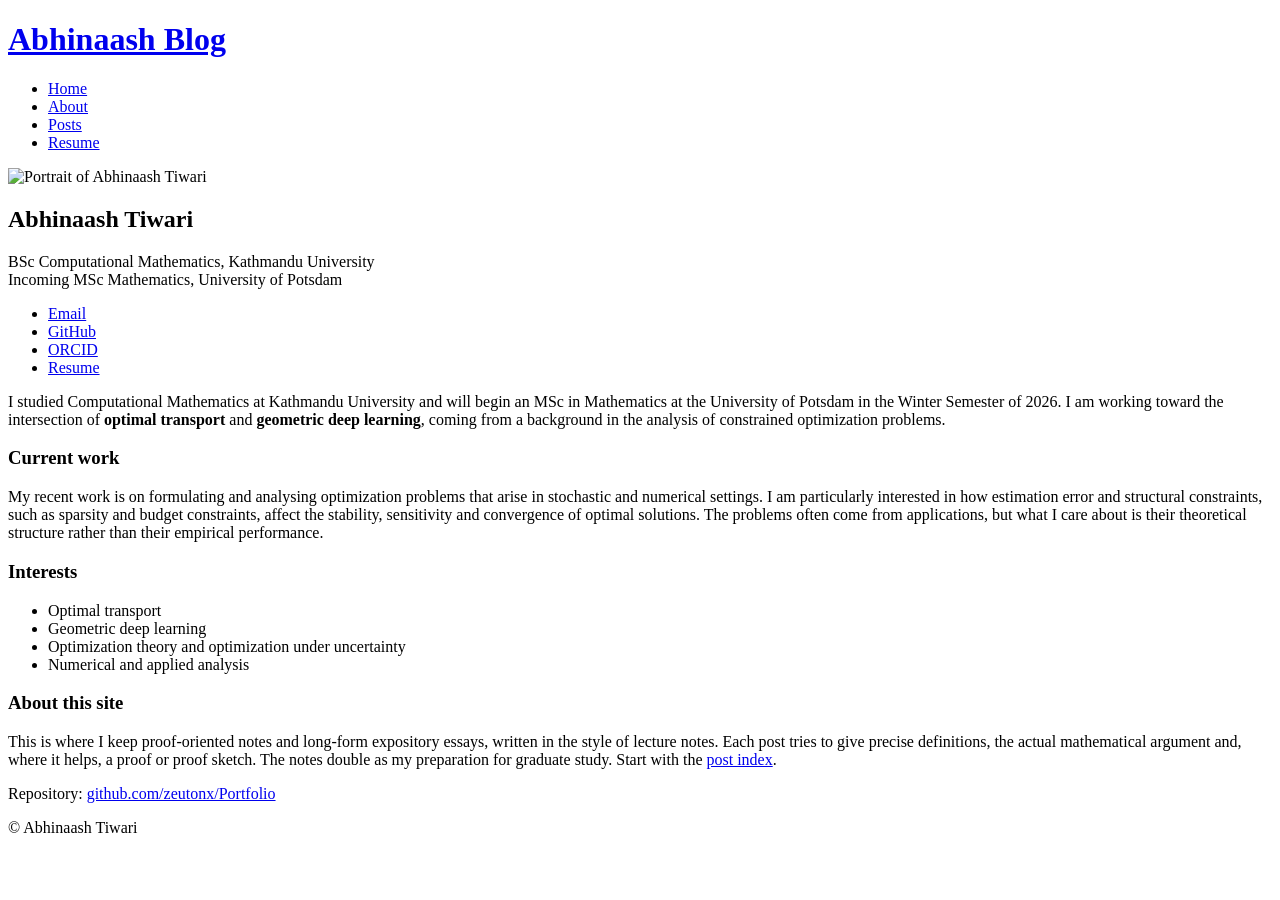
==== about.html @ e42468e2 "Add NEPSE-Data project and ORCID, move links to zeutonx GitHub" ====
<!doctype html>
<html lang="en">
<head>
	<meta charset="UTF-8">
	<meta name="author" content="Abhinaash Tiwari">
	<meta name="description" content="About Abhinaash Tiwari: computational mathematics graduate from Kathmandu University and incoming MSc Mathematics student at the University of Potsdam, working toward optimal transport and geometric deep learning.">
	<meta name="keywords" content="Abhinaash Tiwari, mathematics, optimization theory, optimal transport, geometric deep learning, Kathmandu University, University of Potsdam">
	<meta name="viewport" content="width=device-width, initial-scale=1">
	<title>About | Abhinaash Tiwari</title>

	<link rel="icon" type="image/x-icon" href="#">
	<link rel="stylesheet" type="text/css" href="./assets/css/style.css">
	<link rel="stylesheet" type="text/css" href="./assets/css/about.css">
</head>
<body>
	<header class="container__">
		<h1 class="__header-title"><a href="./index.html">Abhinaash Blog</a></h1>
		<nav class="__header-nav">
			<ul>
				<li><a href="./index.html">Home</a></li>
				<li><a class="current-page__" href="./about.html">About</a></li>
				<li><a href="./posts.html">Posts</a></li>
				<li><a href="./resume.html">Resume</a></li>
			</ul>
		</nav>
	</header>

	<main class="container__">
		<section class="__about-intro">
			<img class="_profile-picture" src="./assets/images/profile.png" width="500" height="500" alt="Portrait of Abhinaash Tiwari">

			<div class="_about-intro-text">
				<h2 class="_about-name">Abhinaash Tiwari</h2>
				<p class="_about-role">
					BSc Computational Mathematics, Kathmandu University<br>
					Incoming MSc Mathematics, University of Potsdam
				</p>
				<ul class="_about-links">
					<li><a href="mailto:abhinaash.tiwari@gmail.com">Email</a></li>
					<li><a href="https://github.com/zeutonx" target="_blank" rel="noopener">GitHub</a></li>
					<li><a href="https://orcid.org/0009-0005-1467-2240" target="_blank" rel="noopener">ORCID</a></li>
					<li><a href="./resume.html">Resume</a></li>
				</ul>
			</div>
		</section>

		<section class="__about-body">
			<p>
				I studied Computational Mathematics at Kathmandu University and will begin an MSc in Mathematics
				at the University of Potsdam in the Winter Semester of 2026. I am working toward the intersection
				of <strong>optimal transport</strong> and <strong>geometric deep learning</strong>, coming from a
				background in the analysis of constrained optimization problems.
			</p>

			<h3>Current work</h3>
			<p>
				My recent work is on formulating and analysing optimization problems that arise in stochastic and
				numerical settings. I am particularly interested in how estimation error and structural constraints,
				such as sparsity and budget constraints, affect the stability, sensitivity and convergence of
				optimal solutions. The problems often come from applications, but what I care about is their
				theoretical structure rather than their empirical performance.
			</p>

			<h3>Interests</h3>
			<ul class="_about-interests">
				<li>Optimal transport</li>
				<li>Geometric deep learning</li>
				<li>Optimization theory and optimization under uncertainty</li>
				<li>Numerical and applied analysis</li>
			</ul>

			<h3>About this site</h3>
			<p>
				This is where I keep proof-oriented notes and long-form expository essays, written in the style of
				lecture notes. Each post tries to give precise definitions, the actual mathematical argument and,
				where it helps, a proof or proof sketch. The notes double as my preparation for graduate study.
				Start with the <a href="./posts.html">post index</a>.
			</p>
		</section>

		<div id="notice">
			Repository: <a href="https://github.com/zeutonx/Portfolio" target="_blank" rel="noopener">github.com/zeutonx/Portfolio</a>
		</div>
	</main>

	<footer>
		<p class="__footer-copyright">&copy; Abhinaash Tiwari</p>
	</footer>
</body>
</html>
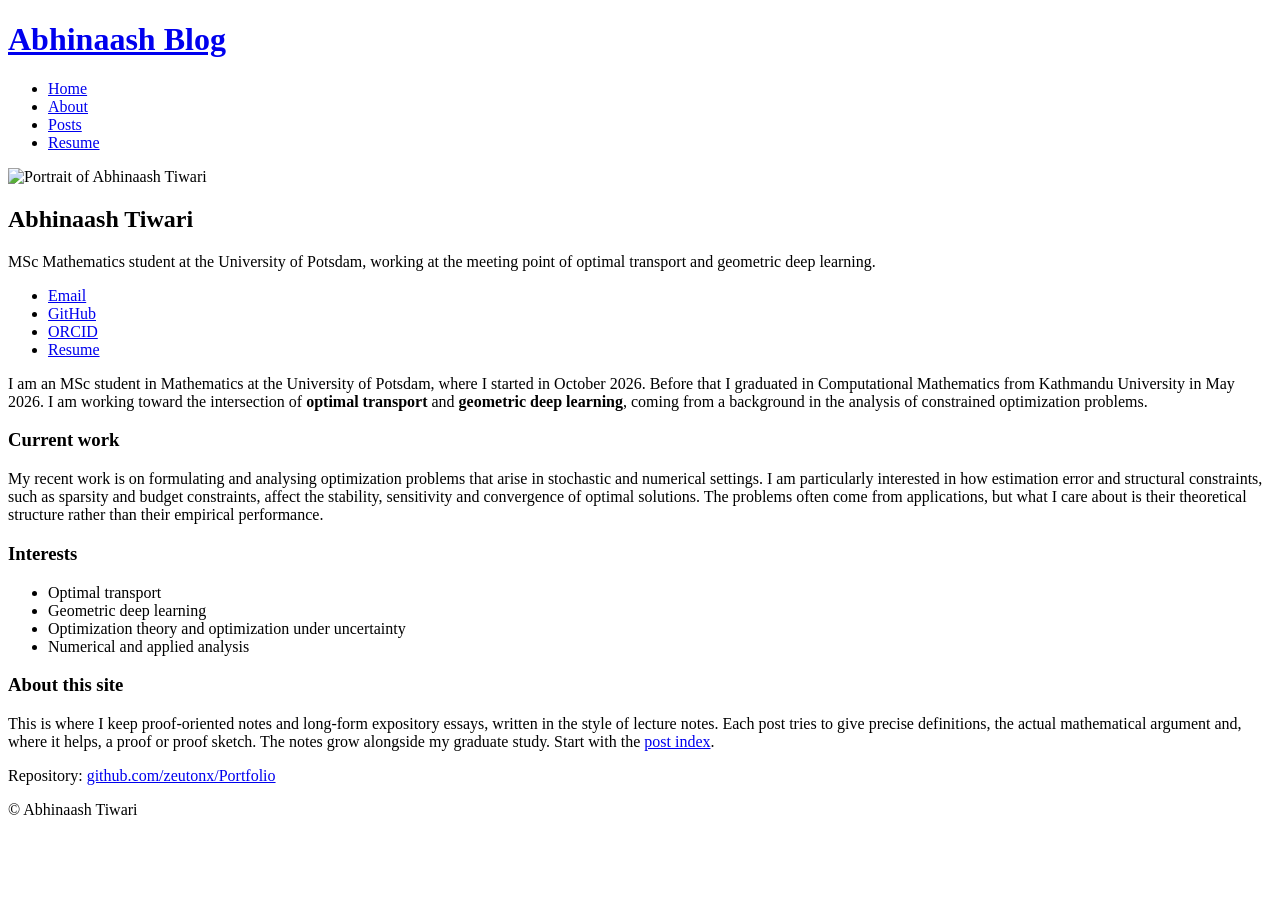
==== commit ab9f5147: "Update About and Resume for MSc at Potsdam" ====
--- a/about.html
+++ b/about.html
@@ -3,7 +3,7 @@
 <head>
 	<meta charset="UTF-8">
 	<meta name="author" content="Abhinaash Tiwari">
-	<meta name="description" content="About Abhinaash Tiwari: computational mathematics graduate from Kathmandu University and incoming MSc Mathematics student at the University of Potsdam, working toward optimal transport and geometric deep learning.">
+	<meta name="description" content="About Abhinaash Tiwari: MSc Mathematics student at the University of Potsdam and computational mathematics graduate of Kathmandu University, working toward optimal transport and geometric deep learning.">
 	<meta name="keywords" content="Abhinaash Tiwari, mathematics, optimization theory, optimal transport, geometric deep learning, Kathmandu University, University of Potsdam">
 	<meta name="viewport" content="width=device-width, initial-scale=1">
 	<title>About | Abhinaash Tiwari</title>
@@ -32,8 +32,8 @@
 			<div class="_about-intro-text">
 				<h2 class="_about-name">Abhinaash Tiwari</h2>
 				<p class="_about-role">
-					BSc Computational Mathematics, Kathmandu University<br>
-					Incoming MSc Mathematics, University of Potsdam
+					MSc Mathematics student at the University of Potsdam, working at the meeting point of
+					optimal transport and geometric deep learning.
 				</p>
 				<ul class="_about-links">
 					<li><a href="mailto:abhinaash.tiwari@gmail.com">Email</a></li>
@@ -46,9 +46,9 @@
 
 		<section class="__about-body">
 			<p>
-				I studied Computational Mathematics at Kathmandu University and will begin an MSc in Mathematics
-				at the University of Potsdam in the Winter Semester of 2026. I am working toward the intersection
-				of <strong>optimal transport</strong> and <strong>geometric deep learning</strong>, coming from a
+				I am an MSc student in Mathematics at the University of Potsdam, where I started in October 2026.
+				Before that I graduated in Computational Mathematics from Kathmandu University in May 2026.
+				I am working toward the intersection of <strong>optimal transport</strong> and <strong>geometric deep learning</strong>, coming from a
 				background in the analysis of constrained optimization problems.
 			</p>
 
@@ -73,7 +73,7 @@
 			<p>
 				This is where I keep proof-oriented notes and long-form expository essays, written in the style of
 				lecture notes. Each post tries to give precise definitions, the actual mathematical argument and,
-				where it helps, a proof or proof sketch. The notes double as my preparation for graduate study.
+				where it helps, a proof or proof sketch. The notes grow alongside my graduate study.
 				Start with the <a href="./posts.html">post index</a>.
 			</p>
 		</section>
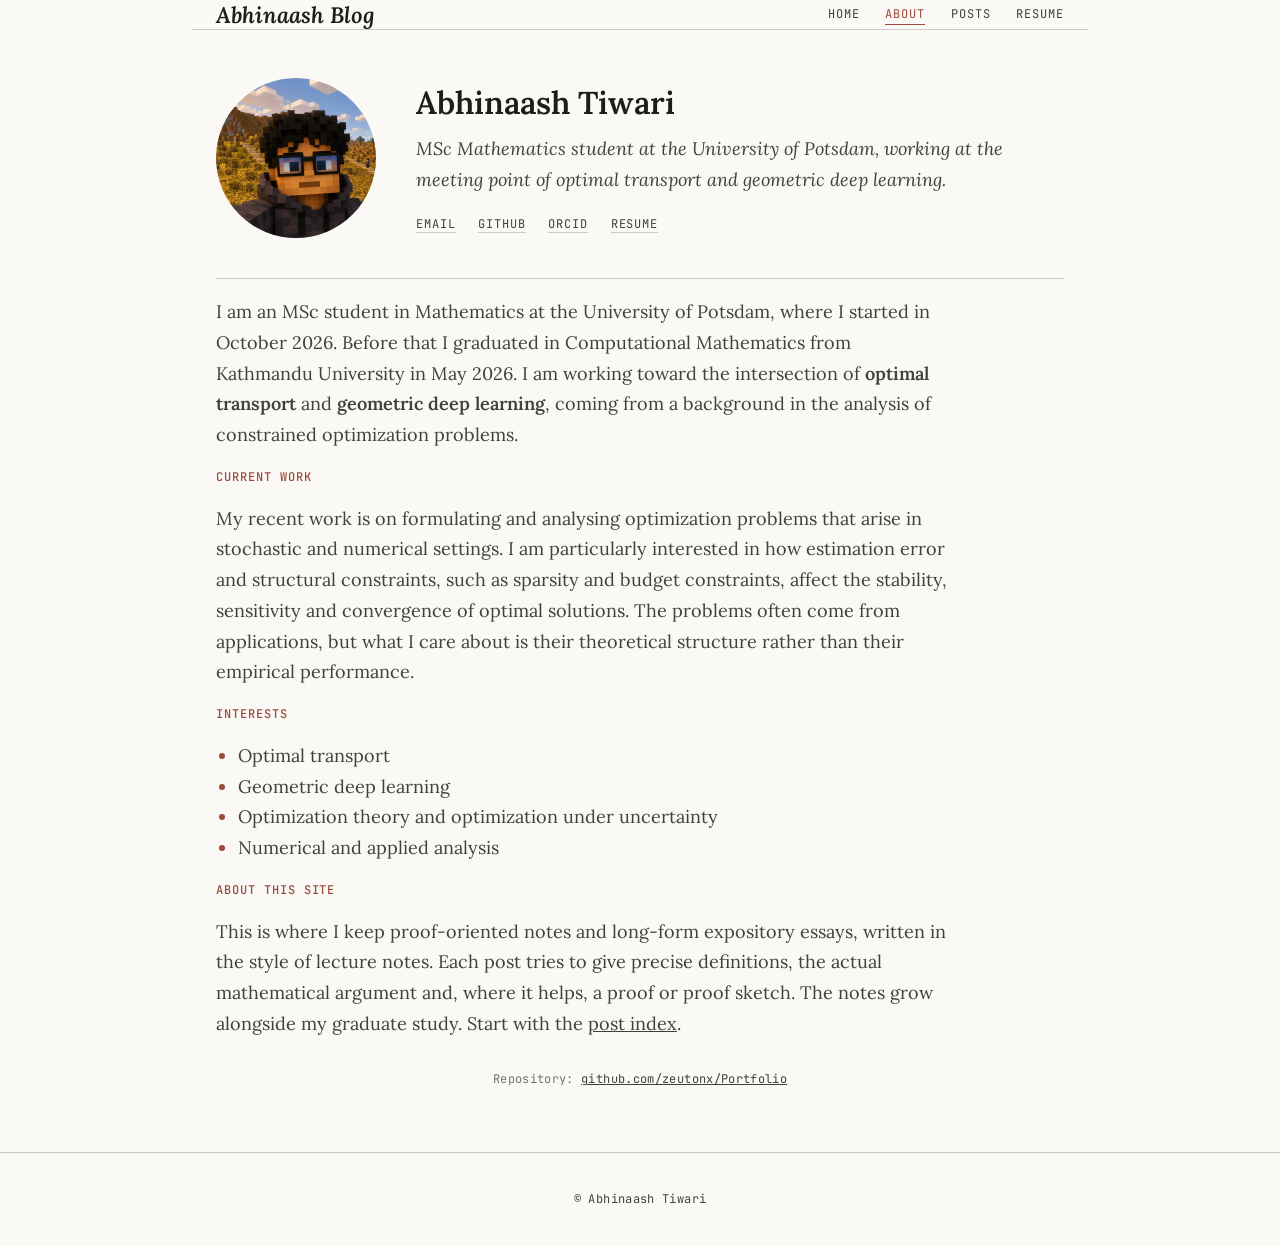
==== commit e6dbb571: "Improve SEO, unify typography and replace placeholder thumbnails Add per-page titles, descriptions, " ====
--- a/about.html
+++ b/about.html
@@ -2,19 +2,83 @@
 <html lang="en">
 <head>
 	<meta charset="UTF-8">
-	<meta name="author" content="Abhinaash Tiwari">
-	<meta name="description" content="About Abhinaash Tiwari: MSc Mathematics student at the University of Potsdam and computational mathematics graduate of Kathmandu University, working toward optimal transport and geometric deep learning.">
-	<meta name="keywords" content="Abhinaash Tiwari, mathematics, optimization theory, optimal transport, geometric deep learning, Kathmandu University, University of Potsdam">
 	<meta name="viewport" content="width=device-width, initial-scale=1">
 	<title>About | Abhinaash Tiwari</title>
+	<meta name="description" content="About Abhinaash Tiwari: MSc Mathematics student at the University of Potsdam, working toward optimal transport and geometric deep learning.">
+	<meta name="author" content="Abhinaash Tiwari">
+	<meta name="keywords" content="Abhinaash Tiwari, mathematics, optimization theory, optimal transport, geometric deep learning, Kathmandu University, University of Potsdam">
+	<meta name="robots" content="index, follow, max-image-preview:large">
+	<link rel="canonical" href="https://abhinaash.com.np/about.html">
 
-	<link rel="icon" type="image/x-icon" href="#">
+	<meta property="og:type" content="profile">
+	<meta property="og:site_name" content="Abhinaash Blog">
+	<meta property="og:locale" content="en_US">
+	<meta property="og:title" content="About | Abhinaash Tiwari">
+	<meta property="og:description" content="About Abhinaash Tiwari: MSc Mathematics student at the University of Potsdam, working toward optimal transport and geometric deep learning.">
+	<meta property="og:url" content="https://abhinaash.com.np/about.html">
+	<meta property="og:image" content="https://abhinaash.com.np/assets/images/profile-640.jpg">
+	<meta property="og:image:width" content="640">
+	<meta property="og:image:height" content="640">
+	<meta property="og:image:alt" content="Portrait of Abhinaash Tiwari">
+	<meta name="twitter:card" content="summary">
+	<meta name="twitter:title" content="About | Abhinaash Tiwari">
+	<meta name="twitter:description" content="About Abhinaash Tiwari: MSc Mathematics student at the University of Potsdam, working toward optimal transport and geometric deep learning.">
+	<meta name="twitter:image" content="https://abhinaash.com.np/assets/images/profile-640.jpg">
+
+	<meta name="theme-color" content="#faf9f6">
+	<link rel="icon" type="image/svg+xml" href="./assets/images/favicon.svg">
+
+	<link rel="preconnect" href="https://fonts.googleapis.com">
+	<link rel="preconnect" href="https://fonts.gstatic.com" crossorigin>
+	<link rel="stylesheet" href="https://fonts.googleapis.com/css2?family=JetBrains+Mono:wght@400..600&family=Lora:ital,wght@0,400..600;1,400..600&display=swap">
 	<link rel="stylesheet" type="text/css" href="./assets/css/style.css">
 	<link rel="stylesheet" type="text/css" href="./assets/css/about.css">
+	<script type="application/ld+json">
+	{
+		"@context": "https://schema.org",
+		"@graph": [
+			{
+				"@type": "ProfilePage",
+				"@id": "https://abhinaash.com.np/about.html",
+				"url": "https://abhinaash.com.np/about.html",
+				"name": "About | Abhinaash Tiwari",
+				"mainEntity": {
+					"@id": "https://abhinaash.com.np/#person"
+				}
+			},
+			{
+				"@type": "Person",
+				"@id": "https://abhinaash.com.np/#person",
+				"name": "Abhinaash Tiwari",
+				"url": "https://abhinaash.com.np/about.html",
+				"image": "https://abhinaash.com.np/assets/images/profile-640.jpg",
+				"jobTitle": "MSc Mathematics student",
+				"affiliation": {
+					"@type": "CollegeOrUniversity",
+					"name": "University of Potsdam"
+				},
+				"alumniOf": {
+					"@type": "CollegeOrUniversity",
+					"name": "Kathmandu University"
+				},
+				"knowsAbout": [
+					"Optimization theory",
+					"Optimal transport",
+					"Geometric deep learning",
+					"Applied analysis"
+				],
+				"sameAs": [
+					"https://github.com/zeutonx",
+					"https://orcid.org/0009-0005-1467-2240"
+				]
+			}
+		]
+	}
+	</script>
 </head>
 <body>
 	<header class="container__">
-		<h1 class="__header-title"><a href="./index.html">Abhinaash Blog</a></h1>
+		<p class="__header-title"><a href="./index.html">Abhinaash Blog</a></p>
 		<nav class="__header-nav">
 			<ul>
 				<li><a href="./index.html">Home</a></li>
@@ -27,10 +91,10 @@
 
 	<main class="container__">
 		<section class="__about-intro">
-			<img class="_profile-picture" src="./assets/images/profile.png" width="500" height="500" alt="Portrait of Abhinaash Tiwari">
+			<img class="_profile-picture" src="./assets/images/profile-640.jpg" width="640" height="640" alt="Portrait of Abhinaash Tiwari">
 
 			<div class="_about-intro-text">
-				<h2 class="_about-name">Abhinaash Tiwari</h2>
+				<h1 class="_about-name">Abhinaash Tiwari</h1>
 				<p class="_about-role">
 					MSc Mathematics student at the University of Potsdam, working at the meeting point of
 					optimal transport and geometric deep learning.
@@ -52,7 +116,7 @@
 				background in the analysis of constrained optimization problems.
 			</p>
 
-			<h3>Current work</h3>
+			<h2>Current work</h2>
 			<p>
 				My recent work is on formulating and analysing optimization problems that arise in stochastic and
 				numerical settings. I am particularly interested in how estimation error and structural constraints,
@@ -61,7 +125,7 @@
 				theoretical structure rather than their empirical performance.
 			</p>
 
-			<h3>Interests</h3>
+			<h2>Interests</h2>
 			<ul class="_about-interests">
 				<li>Optimal transport</li>
 				<li>Geometric deep learning</li>
@@ -69,7 +133,7 @@
 				<li>Numerical and applied analysis</li>
 			</ul>
 
-			<h3>About this site</h3>
+			<h2>About this site</h2>
 			<p>
 				This is where I keep proof-oriented notes and long-form expository essays, written in the style of
 				lecture notes. Each post tries to give precise definitions, the actual mathematical argument and,
--- a/assets/css/style.css
+++ b/assets/css/style.css
@@ -0,0 +1,247 @@
+/* Fonts (Lora, JetBrains Mono) are loaded from a <link> in each page's <head>. */
+
+:root {
+	/* Scales gently with viewport so the wide column keeps a readable line length */
+	--font-size-primary: clamp(1rem, 0.85rem + 0.35vw, 1.2rem);
+	--font-size-secondary: 0.75rem; /* 12px: every monospace label, date and caption tag */
+	--font-size-small: 0.93em;      /* notes and figure captions */
+	--font-size-code: 0.85em;
+
+	/* Heading scale, relative to the body size */
+	--font-size-h1: 1.75em;
+	--font-size-h2: 1.35em;
+	--font-size-h3: 1.12em;
+
+	/* Weights: only these are loaded */
+	--weight-regular: 400;
+	--weight-medium: 500;
+	--weight-bold: 600;
+
+	/* Letter-spacing for monospace text */
+	--tracking-label: 0.08em; /* uppercase labels */
+	--tracking-mono: 0.03em;  /* mixed-case monospace */
+
+	--paper: #faf9f6;
+	--ink: #1e1d1b;
+
+	--foreground: rgba(30, 29, 27, 0.84);
+	--muted: rgba(30, 29, 27, 0.6);
+
+	--rule-color: rgba(30, 29, 27, 0.22);
+	--border-color: var(--rule-color);
+	--border-shorthand: 0.063rem solid var(--border-color);
+
+	--accent: #9c4a3c;
+
+	--font-serif: 'Lora', Georgia, 'Times New Roman', serif;
+	--font-mono: 'JetBrains Mono', 'SFMono-Regular', Menlo, Consolas, monospace;
+
+	--content-width: 70vw;
+
+	/* Button */
+	--button-hover-foreground: var(--paper);
+	--button-hover-backround: var(--ink);
+	--font-size-button: 0.75rem; /* 12px */
+
+	--seven: 0.438rem; /* 7px */
+	--twelve: 0.75rem; /* 12px */
+}
+
+*, *::before, *::after {
+	color: var(--foreground);
+	box-sizing: border-box;
+}
+
+html {
+	background: var(--paper);
+	-webkit-text-size-adjust: 100%;
+	text-size-adjust: 100%;
+}
+
+body {
+	min-height: 100vh;
+	margin: 0;
+	font-family: var(--font-serif);
+	font-size: var(--font-size-primary);
+	font-weight: var(--weight-regular);
+	line-height: 1.7;
+	background: var(--paper);
+	-webkit-font-smoothing: antialiased;
+	-moz-osx-font-smoothing: grayscale;
+}
+
+h1, h2, h3, h4, h5, h6 {
+	font-family: var(--font-serif);
+	font-weight: var(--weight-bold);
+	line-height: 1.3;
+	color: var(--ink);
+}
+
+h1 { font-size: var(--font-size-h1); }
+h2 { font-size: var(--font-size-h2); }
+h3 { font-size: var(--font-size-h3); }
+h4, h5, h6 { font-size: 1em; }
+
+main h1, main h2, main h3, main h4 {
+	margin-block-start: 1.6em;
+	margin-block-end: 0.6em;
+}
+
+strong, b {
+	font-weight: var(--weight-bold);
+}
+
+/* Form controls and SVG text do not inherit the page fonts by default */
+button, input, select, textarea {
+	font: inherit;
+}
+
+code, kbd, samp, pre {
+	font-family: var(--font-mono);
+	font-size: var(--font-size-code);
+}
+
+pre code {
+	font-size: inherit;
+}
+
+/* Dates read the same everywhere: post cards, post headers, resume entries */
+time {
+	font-family: var(--font-mono);
+	font-size: var(--font-size-secondary);
+	font-style: normal;
+	letter-spacing: var(--tracking-mono);
+	color: var(--muted);
+	white-space: nowrap;
+}
+
+li::marker {
+	color: var(--accent);
+}
+
+img {
+	display: block;
+	height: auto;
+	max-width: 100%;
+	border-radius: 0.25rem;
+}
+
+.container__ {
+	width: var(--content-width);
+	margin-inline: auto;
+	padding: 0 calc(var(--twelve) * 2);
+}
+
+/* Header */
+
+header {
+	display: flex;
+	justify-content: space-between;
+	align-items: center;
+	border-block-end: var(--border-shorthand);
+	margin-block-end: 3rem;
+	padding-block: 1.5rem;
+}
+
+/* An <h1> on the listing pages, a <p> everywhere else, so it sets its own type. */
+.__header-title {
+	margin: 0;
+	font-family: var(--font-serif);
+	font-size: 1.4rem;
+	line-height: 1.3;
+}
+
+.__header-title a {
+	font-style: italic;
+	font-weight: var(--weight-bold);
+	color: var(--ink);
+}
+
+header a {
+	padding-block-end: 0.125rem;
+	text-decoration: none;
+}
+
+.__header-nav ul {
+	display: flex;
+	gap: 1.6rem;
+	margin: 0;
+	padding: 0;
+	list-style-type: none;
+	font-family: var(--font-mono);
+	font-size: var(--font-size-secondary);
+	text-transform: uppercase;
+	letter-spacing: var(--tracking-label);
+}
+
+.current-page__ {
+	border-block-end: 0.0625rem solid var(--accent);
+	color: var(--accent);
+}
+
+/* Footer */
+
+footer {
+	background: transparent;
+	border-block-start: var(--border-shorthand);
+	padding: 1.5rem calc(var(--twelve) * 2);
+	margin-block-start: 4rem;
+	text-align: center;
+
+	font-family: var(--font-mono);
+	font-size: var(--font-size-secondary);
+	letter-spacing: var(--tracking-mono);
+
+	position: sticky;
+	inset-block-start: 100%;
+}
+
+.__footer-copyright {
+	color: inherit;
+}
+
+/* Notice / Link */
+
+#notice {
+	margin-top: 2rem;
+	padding: 0 var(--seven);
+	font-family: var(--font-mono);
+	font-size: var(--font-size-secondary);
+	letter-spacing: var(--tracking-mono);
+	color: var(--muted);
+	text-align: center;
+	line-height: 1.4;
+	word-wrap: break-word;
+}
+
+/* Media Query */
+
+@media (hover: hover) {
+	.__header-nav ul li a:hover {
+		border-block-end: 0.0625rem solid var(--accent);
+	}
+}
+
+@media (max-width: 48rem) {
+	:root {
+		--content-width: 100%;
+	}
+}
+
+@media (max-width: 30rem) {
+	header {
+		flex-direction: column;
+	}
+
+	.__header-title {
+		margin-block-end: 0.67rem;
+	}
+
+	.__header-nav {
+		margin-block-end: 1.5rem;
+	}
+
+	.__header-nav ul {
+		gap: 2.25rem;
+	}
+}
--- a/assets/css/about.css
+++ b/assets/css/about.css
@@ -0,0 +1,82 @@
+/* Intro: portrait beside name, role and links */
+
+.__about-intro {
+	display: flex;
+	align-items: center;
+	gap: 2.5rem;
+	padding-block-end: 2.5rem;
+	border-block-end: var(--border-shorthand);
+}
+
+._profile-picture {
+	flex: none;
+	width: 10rem;
+	aspect-ratio: 1 / 1;
+	object-fit: cover;
+	border-radius: 50%;
+}
+
+._about-name {
+	margin: 0 0 0.35em;
+}
+
+._about-role {
+	margin: 0 0 1em;
+	font-style: italic;
+}
+
+._about-links {
+	display: flex;
+	flex-wrap: wrap;
+	gap: 1.4rem;
+	margin: 0;
+	padding: 0;
+	list-style: none;
+	font-family: var(--font-mono);
+	font-size: var(--font-size-secondary);
+	text-transform: uppercase;
+	letter-spacing: var(--tracking-label);
+}
+
+._about-links a {
+	text-decoration: none;
+	border-block-end: var(--border-shorthand);
+}
+
+@media (hover: hover) {
+	._about-links a:hover {
+		color: var(--accent);
+		border-color: var(--accent);
+	}
+}
+
+/* Body */
+
+.__about-body {
+	max-width: 46rem;
+}
+
+.__about-body h2 {
+	font-family: var(--font-mono);
+	font-size: var(--font-size-secondary);
+	font-weight: var(--weight-medium);
+	text-transform: uppercase;
+	letter-spacing: var(--tracking-label);
+	color: var(--accent);
+}
+
+._about-interests {
+	padding-inline-start: 1.2em;
+}
+
+@media (max-width: 36rem) {
+	.__about-intro {
+		flex-direction: column;
+		text-align: center;
+		gap: 1.5rem;
+	}
+
+	._about-links {
+		justify-content: center;
+	}
+}
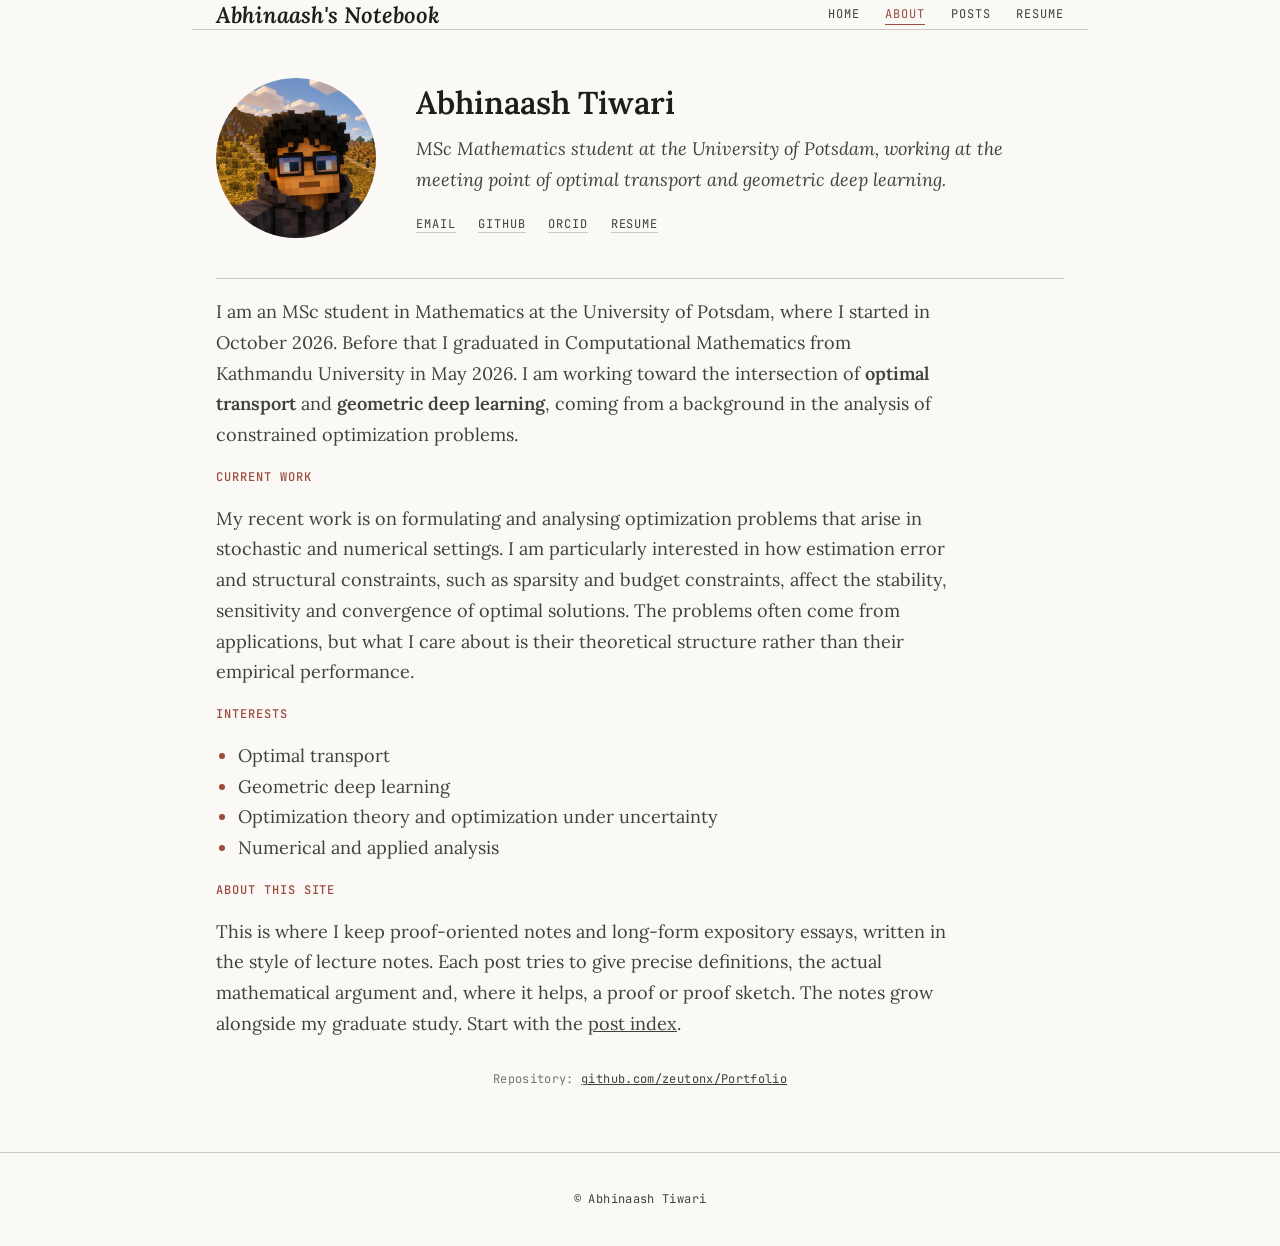
==== commit ba94e050: "Rename site to Abhinaash's Notebook" ====
--- a/about.html
+++ b/about.html
@@ -11,7 +11,7 @@
 	<link rel="canonical" href="https://abhinaash.com.np/about.html">
 
 	<meta property="og:type" content="profile">
-	<meta property="og:site_name" content="Abhinaash Blog">
+	<meta property="og:site_name" content="Abhinaash's Notebook">
 	<meta property="og:locale" content="en_US">
 	<meta property="og:title" content="About | Abhinaash Tiwari">
 	<meta property="og:description" content="About Abhinaash Tiwari: MSc Mathematics student at the University of Potsdam, working toward optimal transport and geometric deep learning.">
@@ -78,7 +78,7 @@
 </head>
 <body>
 	<header class="container__">
-		<p class="__header-title"><a href="./index.html">Abhinaash Blog</a></p>
+		<p class="__header-title"><a href="./index.html">Abhinaash's Notebook</a></p>
 		<nav class="__header-nav">
 			<ul>
 				<li><a href="./index.html">Home</a></li>
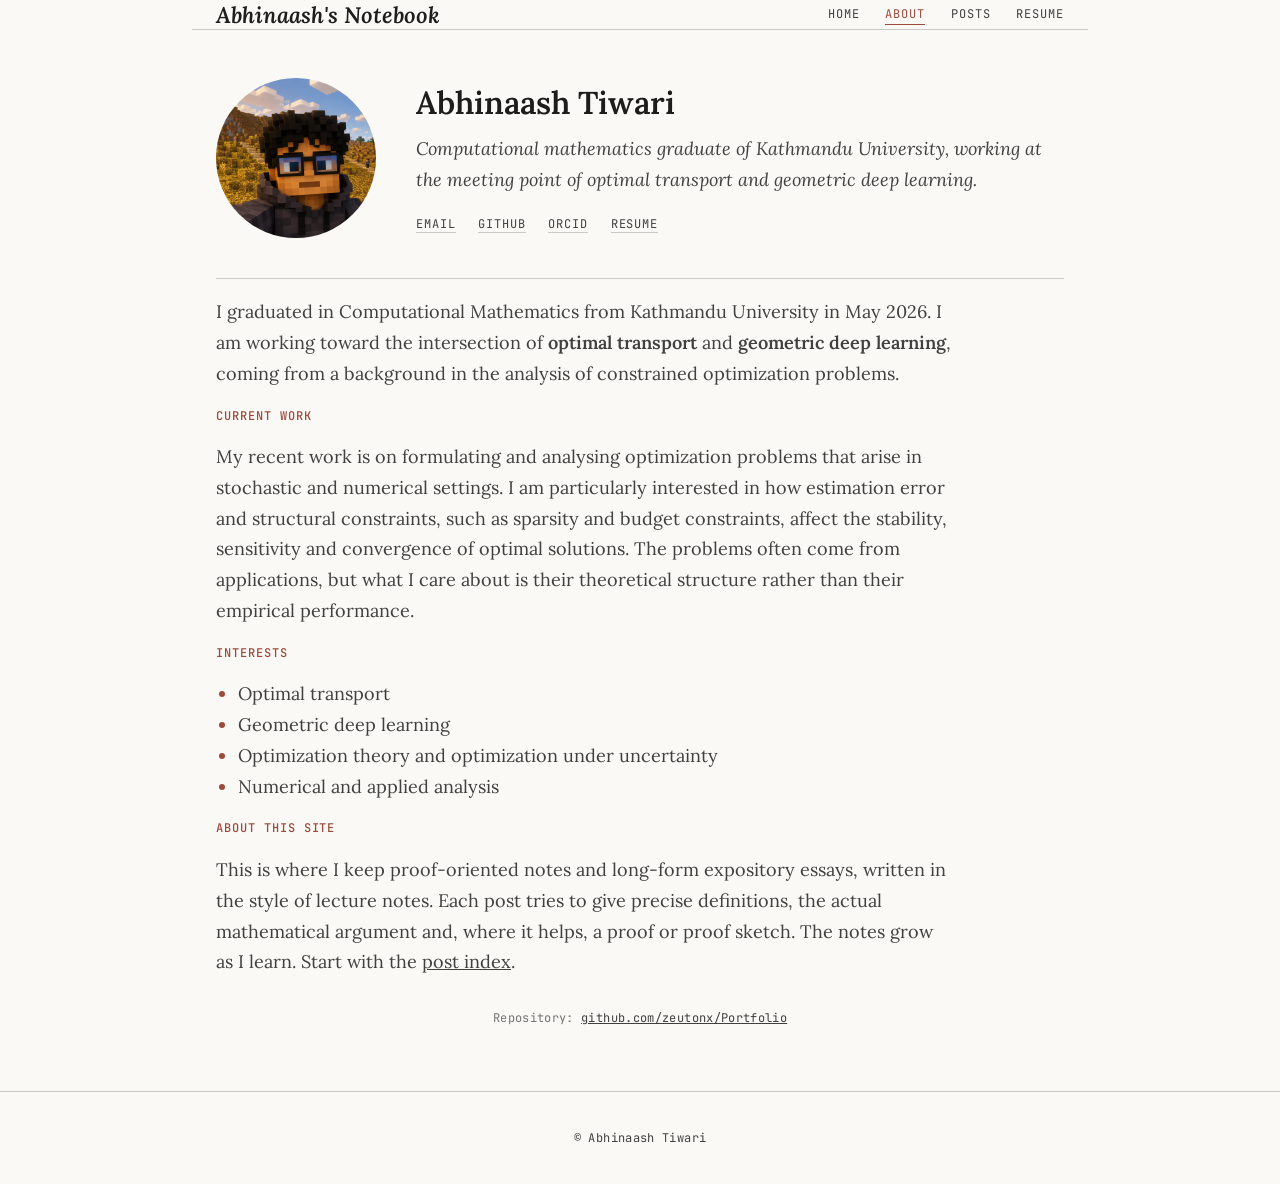
==== commit 15ae4d27: "Remove Potsdam from About and home pages" ====
--- a/about.html
+++ b/about.html
@@ -4,9 +4,9 @@
 	<meta charset="UTF-8">
 	<meta name="viewport" content="width=device-width, initial-scale=1">
 	<title>About | Abhinaash Tiwari</title>
-	<meta name="description" content="About Abhinaash Tiwari: MSc Mathematics student at the University of Potsdam, working toward optimal transport and geometric deep learning.">
+	<meta name="description" content="About Abhinaash Tiwari: computational mathematics graduate of Kathmandu University, working toward optimal transport and geometric deep learning.">
 	<meta name="author" content="Abhinaash Tiwari">
-	<meta name="keywords" content="Abhinaash Tiwari, mathematics, optimization theory, optimal transport, geometric deep learning, Kathmandu University, University of Potsdam">
+	<meta name="keywords" content="Abhinaash Tiwari, mathematics, optimization theory, optimal transport, geometric deep learning, Kathmandu University">
 	<meta name="robots" content="index, follow, max-image-preview:large">
 	<link rel="canonical" href="https://abhinaash.com.np/about.html">
 
@@ -14,7 +14,7 @@
 	<meta property="og:site_name" content="Abhinaash's Notebook">
 	<meta property="og:locale" content="en_US">
 	<meta property="og:title" content="About | Abhinaash Tiwari">
-	<meta property="og:description" content="About Abhinaash Tiwari: MSc Mathematics student at the University of Potsdam, working toward optimal transport and geometric deep learning.">
+	<meta property="og:description" content="About Abhinaash Tiwari: computational mathematics graduate of Kathmandu University, working toward optimal transport and geometric deep learning.">
 	<meta property="og:url" content="https://abhinaash.com.np/about.html">
 	<meta property="og:image" content="https://abhinaash.com.np/assets/images/profile-640.jpg">
 	<meta property="og:image:width" content="640">
@@ -22,7 +22,7 @@
 	<meta property="og:image:alt" content="Portrait of Abhinaash Tiwari">
 	<meta name="twitter:card" content="summary">
 	<meta name="twitter:title" content="About | Abhinaash Tiwari">
-	<meta name="twitter:description" content="About Abhinaash Tiwari: MSc Mathematics student at the University of Potsdam, working toward optimal transport and geometric deep learning.">
+	<meta name="twitter:description" content="About Abhinaash Tiwari: computational mathematics graduate of Kathmandu University, working toward optimal transport and geometric deep learning.">
 	<meta name="twitter:image" content="https://abhinaash.com.np/assets/images/profile-640.jpg">
 
 	<meta name="theme-color" content="#faf9f6">
@@ -52,11 +52,7 @@
 				"name": "Abhinaash Tiwari",
 				"url": "https://abhinaash.com.np/about.html",
 				"image": "https://abhinaash.com.np/assets/images/profile-640.jpg",
-				"jobTitle": "MSc Mathematics student",
-				"affiliation": {
-					"@type": "CollegeOrUniversity",
-					"name": "University of Potsdam"
-				},
+				"description": "Computational mathematics graduate of Kathmandu University",
 				"alumniOf": {
 					"@type": "CollegeOrUniversity",
 					"name": "Kathmandu University"
@@ -96,7 +92,7 @@
 			<div class="_about-intro-text">
 				<h1 class="_about-name">Abhinaash Tiwari</h1>
 				<p class="_about-role">
-					MSc Mathematics student at the University of Potsdam, working at the meeting point of
+					Computational mathematics graduate of Kathmandu University, working at the meeting point of
 					optimal transport and geometric deep learning.
 				</p>
 				<ul class="_about-links">
@@ -110,8 +106,7 @@
 
 		<section class="__about-body">
 			<p>
-				I am an MSc student in Mathematics at the University of Potsdam, where I started in October 2026.
-				Before that I graduated in Computational Mathematics from Kathmandu University in May 2026.
+				I graduated in Computational Mathematics from Kathmandu University in May 2026.
 				I am working toward the intersection of <strong>optimal transport</strong> and <strong>geometric deep learning</strong>, coming from a
 				background in the analysis of constrained optimization problems.
 			</p>
@@ -137,7 +132,7 @@
 			<p>
 				This is where I keep proof-oriented notes and long-form expository essays, written in the style of
 				lecture notes. Each post tries to give precise definitions, the actual mathematical argument and,
-				where it helps, a proof or proof sketch. The notes grow alongside my graduate study.
+				where it helps, a proof or proof sketch. The notes grow as I learn.
 				Start with the <a href="./posts.html">post index</a>.
 			</p>
 		</section>
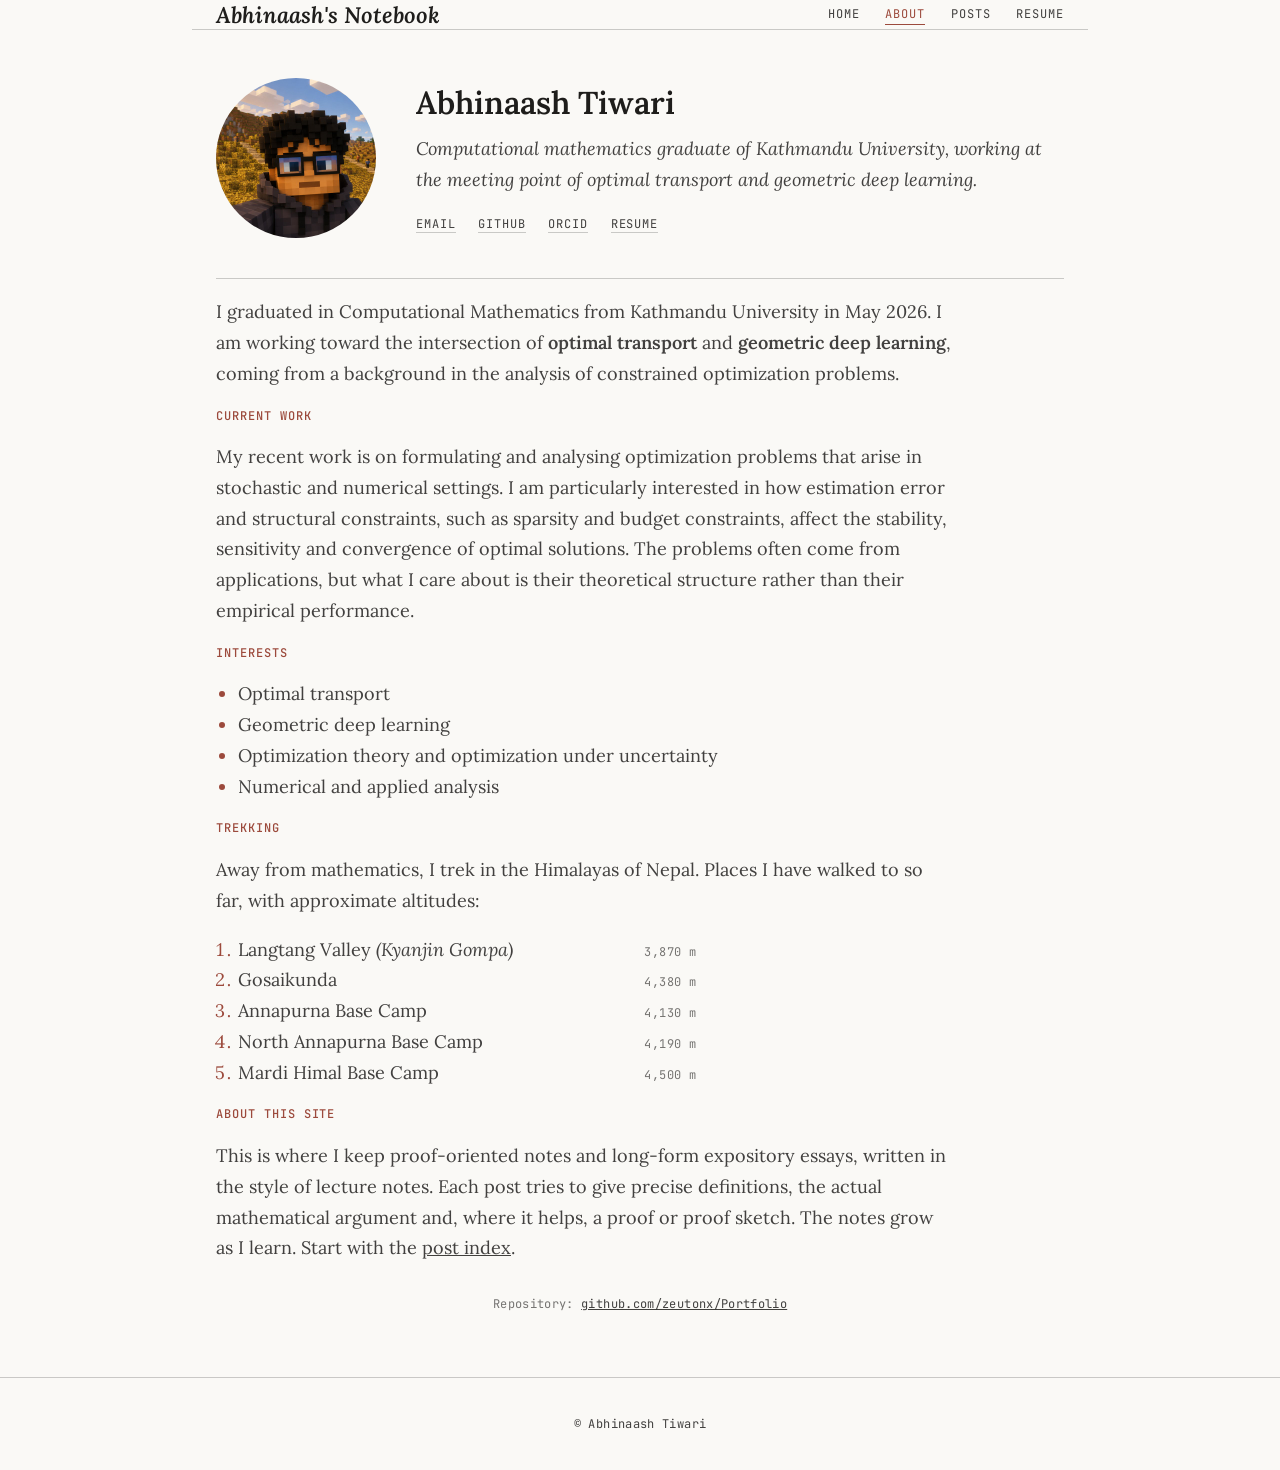
==== commit 63e03e09: "Add Trekking section to About page" ====
--- a/about.html
+++ b/about.html
@@ -128,6 +128,16 @@
 				<li>Numerical and applied analysis</li>
 			</ul>
 
+			<h2>Trekking</h2>
+			<p>Away from mathematics, I trek in the Himalayas of Nepal. Places I have walked to so far, with approximate altitudes:</p>
+			<ol class="_about-treks">
+				<li><span class="_trek-row"><span>Langtang Valley <em>(Kyanjin Gompa)</em></span> <span class="_trek-altitude">3,870 m</span></span></li>
+				<li><span class="_trek-row"><span>Gosaikunda</span> <span class="_trek-altitude">4,380 m</span></span></li>
+				<li><span class="_trek-row"><span>Annapurna Base Camp</span> <span class="_trek-altitude">4,130 m</span></span></li>
+				<li><span class="_trek-row"><span>North Annapurna Base Camp</span> <span class="_trek-altitude">4,190 m</span></span></li>
+				<li><span class="_trek-row"><span>Mardi Himal Base Camp</span> <span class="_trek-altitude">4,500 m</span></span></li>
+			</ol>
+
 			<h2>About this site</h2>
 			<p>
 				This is where I keep proof-oriented notes and long-form expository essays, written in the style of
--- a/assets/css/about.css
+++ b/assets/css/about.css
@@ -65,8 +65,28 @@
 	color: var(--accent);
 }
 
-._about-interests {
+._about-interests,
+._about-treks {
 	padding-inline-start: 1.2em;
+}
+
+._about-treks {
+	max-width: 30rem;
+}
+
+._trek-row {
+	display: flex;
+	justify-content: space-between;
+	align-items: baseline;
+	gap: 1.5rem;
+}
+
+._trek-altitude {
+	flex: none;
+	font-family: var(--font-mono);
+	font-size: var(--font-size-secondary);
+	letter-spacing: var(--tracking-mono);
+	color: var(--muted);
 }
 
 @media (max-width: 36rem) {
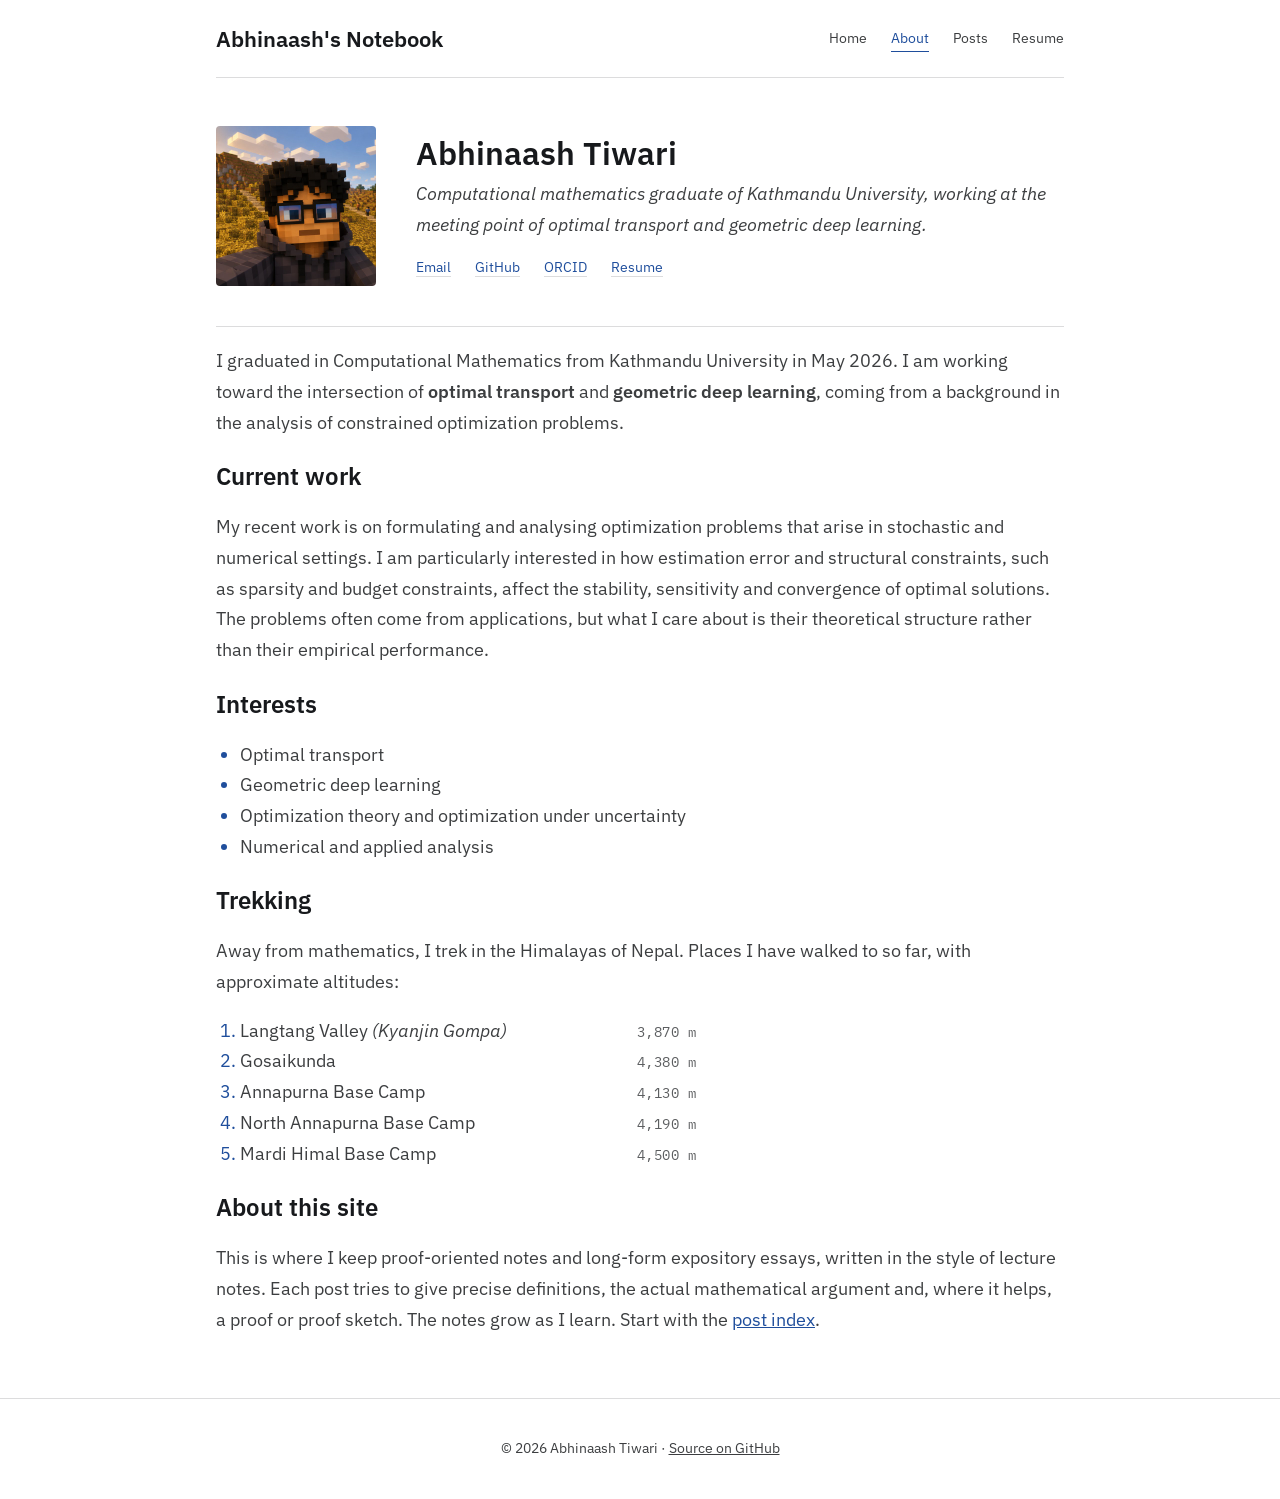
==== commit 79743324: "Redesign typography, palette and spacing; add social previews and accessibility fixes" ====
--- a/about.html
+++ b/about.html
@@ -16,21 +16,22 @@
 	<meta property="og:title" content="About | Abhinaash Tiwari">
 	<meta property="og:description" content="About Abhinaash Tiwari: computational mathematics graduate of Kathmandu University, working toward optimal transport and geometric deep learning.">
 	<meta property="og:url" content="https://abhinaash.com.np/about.html">
-	<meta property="og:image" content="https://abhinaash.com.np/assets/images/profile-640.jpg">
-	<meta property="og:image:width" content="640">
-	<meta property="og:image:height" content="640">
-	<meta property="og:image:alt" content="Portrait of Abhinaash Tiwari">
-	<meta name="twitter:card" content="summary">
+	<meta property="og:image" content="https://abhinaash.com.np/assets/images/social/site.png">
+	<meta property="og:image:width" content="1200">
+	<meta property="og:image:height" content="630">
+	<meta property="og:image:alt" content="Abhinaash's Notebook: mathematics notes and essays">
+	<meta name="twitter:card" content="summary_large_image">
 	<meta name="twitter:title" content="About | Abhinaash Tiwari">
 	<meta name="twitter:description" content="About Abhinaash Tiwari: computational mathematics graduate of Kathmandu University, working toward optimal transport and geometric deep learning.">
-	<meta name="twitter:image" content="https://abhinaash.com.np/assets/images/profile-640.jpg">
+	<meta name="twitter:image" content="https://abhinaash.com.np/assets/images/social/site.png">
 
-	<meta name="theme-color" content="#faf9f6">
+	<meta name="theme-color" content="#ffffff">
 	<link rel="icon" type="image/svg+xml" href="./assets/images/favicon.svg">
+	<link rel="apple-touch-icon" href="./assets/images/apple-touch-icon.png">
 
 	<link rel="preconnect" href="https://fonts.googleapis.com">
 	<link rel="preconnect" href="https://fonts.gstatic.com" crossorigin>
-	<link rel="stylesheet" href="https://fonts.googleapis.com/css2?family=JetBrains+Mono:wght@400..600&family=Lora:ital,wght@0,400..600;1,400..600&display=swap">
+	<link rel="stylesheet" href="https://fonts.googleapis.com/css2?family=IBM+Plex+Mono:wght@400;500;600&family=IBM+Plex+Sans:ital,wght@0,400;0,500;0,600;1,400;1,600&display=swap">
 	<link rel="stylesheet" type="text/css" href="./assets/css/style.css">
 	<link rel="stylesheet" type="text/css" href="./assets/css/about.css">
 	<script type="application/ld+json">
@@ -73,19 +74,20 @@
 	</script>
 </head>
 <body>
+	<a class="skip-link" href="#main">Skip to content</a>
 	<header class="container__">
 		<p class="__header-title"><a href="./index.html">Abhinaash's Notebook</a></p>
-		<nav class="__header-nav">
+		<nav class="__header-nav" aria-label="Main navigation">
 			<ul>
 				<li><a href="./index.html">Home</a></li>
-				<li><a class="current-page__" href="./about.html">About</a></li>
+				<li><a class="current-page__" aria-current="page" href="./about.html">About</a></li>
 				<li><a href="./posts.html">Posts</a></li>
 				<li><a href="./resume.html">Resume</a></li>
 			</ul>
 		</nav>
 	</header>
 
-	<main class="container__">
+	<main id="main" class="container__">
 		<section class="__about-intro">
 			<img class="_profile-picture" src="./assets/images/profile-640.jpg" width="640" height="640" alt="Portrait of Abhinaash Tiwari">
 
@@ -147,13 +149,10 @@
 			</p>
 		</section>
 
-		<div id="notice">
-			Repository: <a href="https://github.com/zeutonx/Portfolio" target="_blank" rel="noopener">github.com/zeutonx/Portfolio</a>
-		</div>
 	</main>
 
 	<footer>
-		<p class="__footer-copyright">&copy; Abhinaash Tiwari</p>
+		<p class="__footer-copyright">&copy; 2026 Abhinaash Tiwari &middot; <a href="https://github.com/zeutonx/Portfolio" target="_blank" rel="noopener">Source on GitHub</a></p>
 	</footer>
 </body>
 </html>
--- a/assets/css/style.css
+++ b/assets/css/style.css
@@ -1,9 +1,9 @@
-/* Fonts (Lora, JetBrains Mono) are loaded from a <link> in each page's <head>. */
+/* Fonts (IBM Plex Sans, IBM Plex Mono) are loaded from a <link> in each page's <head>. */
 
 :root {
 	/* Scales gently with viewport so the wide column keeps a readable line length */
 	--font-size-primary: clamp(1rem, 0.85rem + 0.35vw, 1.2rem);
-	--font-size-secondary: 0.75rem; /* 12px: every monospace label, date and caption tag */
+	--font-size-secondary: 0.875rem; /* 14px: labels, dates, navigation */
 	--font-size-small: 0.93em;      /* notes and figure captions */
 	--font-size-code: 0.85em;
 
@@ -18,33 +18,39 @@
 	--weight-bold: 600;
 
 	/* Letter-spacing for monospace text */
-	--tracking-label: 0.08em; /* uppercase labels */
 	--tracking-mono: 0.03em;  /* mixed-case monospace */
 
-	--paper: #faf9f6;
-	--ink: #1e1d1b;
-
-	--foreground: rgba(30, 29, 27, 0.84);
-	--muted: rgba(30, 29, 27, 0.6);
-
-	--rule-color: rgba(30, 29, 27, 0.22);
+	--paper: #ffffff;
+	--ink: #17191c;
+	--surface: #f4f5f6; /* code, notes, figures */
+
+	--foreground: rgba(23, 25, 28, 0.84);
+	--muted: rgba(23, 25, 28, 0.7);
+
+	--rule-color: rgba(23, 25, 28, 0.15);
 	--border-color: var(--rule-color);
 	--border-shorthand: 0.063rem solid var(--border-color);
 
-	--accent: #9c4a3c;
-
-	--font-serif: 'Lora', Georgia, 'Times New Roman', serif;
-	--font-mono: 'JetBrains Mono', 'SFMono-Regular', Menlo, Consolas, monospace;
-
-	--content-width: 70vw;
-
-	/* Button */
-	--button-hover-foreground: var(--paper);
-	--button-hover-backround: var(--ink);
-	--font-size-button: 0.75rem; /* 12px */
-
-	--seven: 0.438rem; /* 7px */
-	--twelve: 0.75rem; /* 12px */
+	--accent: #1f4e9c;
+
+	--font-sans: 'IBM Plex Sans', system-ui, sans-serif;
+	--font-mono: 'IBM Plex Mono', 'SFMono-Regular', Menlo, Consolas, monospace;
+
+	/* One container width for every page */
+	--content-width: 56rem;
+
+	/* Spacing: a 4px scale. Margins, paddings and gaps use only these. */
+	--space-1: 0.25rem;
+	--space-2: 0.5rem;
+	--space-3: 0.75rem;
+	--space-4: 1rem;
+	--space-6: 1.5rem;
+	--space-8: 2rem;
+	--space-10: 2.5rem;
+	--space-12: 3rem;
+	--space-16: 4rem;
+
+	--radius: 0.25rem;
 }
 
 *, *::before, *::after {
@@ -61,7 +67,7 @@
 body {
 	min-height: 100vh;
 	margin: 0;
-	font-family: var(--font-serif);
+	font-family: var(--font-sans);
 	font-size: var(--font-size-primary);
 	font-weight: var(--weight-regular);
 	line-height: 1.7;
@@ -71,7 +77,7 @@
 }
 
 h1, h2, h3, h4, h5, h6 {
-	font-family: var(--font-serif);
+	font-family: var(--font-sans);
 	font-weight: var(--weight-bold);
 	line-height: 1.3;
 	color: var(--ink);
@@ -83,8 +89,8 @@
 h4, h5, h6 { font-size: 1em; }
 
 main h1, main h2, main h3, main h4 {
-	margin-block-start: 1.6em;
-	margin-block-end: 0.6em;
+	margin-block-start: var(--space-6);
+	margin-block-end: var(--space-2);
 }
 
 strong, b {
@@ -123,55 +129,82 @@
 	display: block;
 	height: auto;
 	max-width: 100%;
-	border-radius: 0.25rem;
+	border-radius: var(--radius);
 }
 
 .container__ {
-	width: var(--content-width);
+	width: 100%;
+	max-width: var(--content-width);
 	margin-inline: auto;
-	padding: 0 calc(var(--twelve) * 2);
+	padding: 0 var(--space-6);
 }
 
 /* Header */
 
-header {
+/* Two selectors deep so .container__ does not reset the vertical padding */
+header.container__ {
+	width: calc(100% - 2 * var(--space-6));
+	max-width: calc(var(--content-width) - 2 * var(--space-6));
+	padding-inline: 0;
 	display: flex;
+	flex-wrap: wrap;
+	gap: var(--space-4) var(--space-6);
 	justify-content: space-between;
 	align-items: center;
 	border-block-end: var(--border-shorthand);
-	margin-block-end: 3rem;
-	padding-block: 1.5rem;
+	margin-block-end: var(--space-12);
+	padding-block: var(--space-6);
 }
 
 /* An <h1> on the listing pages, a <p> everywhere else, so it sets its own type. */
 .__header-title {
 	margin: 0;
-	font-family: var(--font-serif);
+	font-family: var(--font-sans);
 	font-size: 1.4rem;
 	line-height: 1.3;
 }
 
+main a:not([class]) {
+	color: var(--accent);
+}
+
+/* Keyboard access */
+
+:focus-visible {
+	outline: 0.125rem solid var(--accent);
+	outline-offset: 0.25rem;
+}
+
+.skip-link {
+	position: absolute;
+	inset-inline-start: var(--space-4);
+	inset-block-start: var(--space-2);
+	padding: var(--space-1) var(--space-3);
+	background: var(--paper);
+	transform: translateY(-200%);
+}
+
+.skip-link:focus {
+	transform: none;
+}
+
 .__header-title a {
-	font-style: italic;
 	font-weight: var(--weight-bold);
 	color: var(--ink);
 }
 
 header a {
-	padding-block-end: 0.125rem;
+	padding-block-end: var(--space-1);
 	text-decoration: none;
 }
 
 .__header-nav ul {
 	display: flex;
-	gap: 1.6rem;
+	gap: var(--space-6);
 	margin: 0;
 	padding: 0;
 	list-style-type: none;
-	font-family: var(--font-mono);
 	font-size: var(--font-size-secondary);
-	text-transform: uppercase;
-	letter-spacing: var(--tracking-label);
 }
 
 .current-page__ {
@@ -184,13 +217,11 @@
 footer {
 	background: transparent;
 	border-block-start: var(--border-shorthand);
-	padding: 1.5rem calc(var(--twelve) * 2);
-	margin-block-start: 4rem;
+	padding: var(--space-6) var(--space-6);
+	margin-block-start: var(--space-16);
 	text-align: center;
 
-	font-family: var(--font-mono);
 	font-size: var(--font-size-secondary);
-	letter-spacing: var(--tracking-mono);
 
 	position: sticky;
 	inset-block-start: 100%;
@@ -198,20 +229,6 @@
 
 .__footer-copyright {
 	color: inherit;
-}
-
-/* Notice / Link */
-
-#notice {
-	margin-top: 2rem;
-	padding: 0 var(--seven);
-	font-family: var(--font-mono);
-	font-size: var(--font-size-secondary);
-	letter-spacing: var(--tracking-mono);
-	color: var(--muted);
-	text-align: center;
-	line-height: 1.4;
-	word-wrap: break-word;
 }
 
 /* Media Query */
@@ -222,26 +239,9 @@
 	}
 }
 
-@media (max-width: 48rem) {
-	:root {
-		--content-width: 100%;
+@media (max-width: 30rem) {
+	header.container__ {
+		flex-direction: column;
+		align-items: flex-start;
 	}
 }
-
-@media (max-width: 30rem) {
-	header {
-		flex-direction: column;
-	}
-
-	.__header-title {
-		margin-block-end: 0.67rem;
-	}
-
-	.__header-nav {
-		margin-block-end: 1.5rem;
-	}
-
-	.__header-nav ul {
-		gap: 2.25rem;
-	}
-}
--- a/assets/css/about.css
+++ b/assets/css/about.css
@@ -3,8 +3,8 @@
 .__about-intro {
 	display: flex;
 	align-items: center;
-	gap: 2.5rem;
-	padding-block-end: 2.5rem;
+	gap: var(--space-10);
+	padding-block-end: var(--space-10);
 	border-block-end: var(--border-shorthand);
 }
 
@@ -13,29 +13,26 @@
 	width: 10rem;
 	aspect-ratio: 1 / 1;
 	object-fit: cover;
-	border-radius: 50%;
+	border-radius: var(--radius);
 }
 
 ._about-name {
-	margin: 0 0 0.35em;
+	margin: 0 0 var(--space-1);
 }
 
 ._about-role {
-	margin: 0 0 1em;
+	margin: 0 0 var(--space-4);
 	font-style: italic;
 }
 
 ._about-links {
 	display: flex;
 	flex-wrap: wrap;
-	gap: 1.4rem;
+	gap: var(--space-6);
 	margin: 0;
 	padding: 0;
 	list-style: none;
-	font-family: var(--font-mono);
 	font-size: var(--font-size-secondary);
-	text-transform: uppercase;
-	letter-spacing: var(--tracking-label);
 }
 
 ._about-links a {
@@ -52,22 +49,9 @@
 
 /* Body */
 
-.__about-body {
-	max-width: 46rem;
-}
-
-.__about-body h2 {
-	font-family: var(--font-mono);
-	font-size: var(--font-size-secondary);
-	font-weight: var(--weight-medium);
-	text-transform: uppercase;
-	letter-spacing: var(--tracking-label);
-	color: var(--accent);
-}
-
 ._about-interests,
 ._about-treks {
-	padding-inline-start: 1.2em;
+	padding-inline-start: var(--space-6);
 }
 
 ._about-treks {
@@ -78,7 +62,7 @@
 	display: flex;
 	justify-content: space-between;
 	align-items: baseline;
-	gap: 1.5rem;
+	gap: var(--space-6);
 }
 
 ._trek-altitude {
@@ -93,7 +77,7 @@
 	.__about-intro {
 		flex-direction: column;
 		text-align: center;
-		gap: 1.5rem;
+		gap: var(--space-6);
 	}
 
 	._about-links {
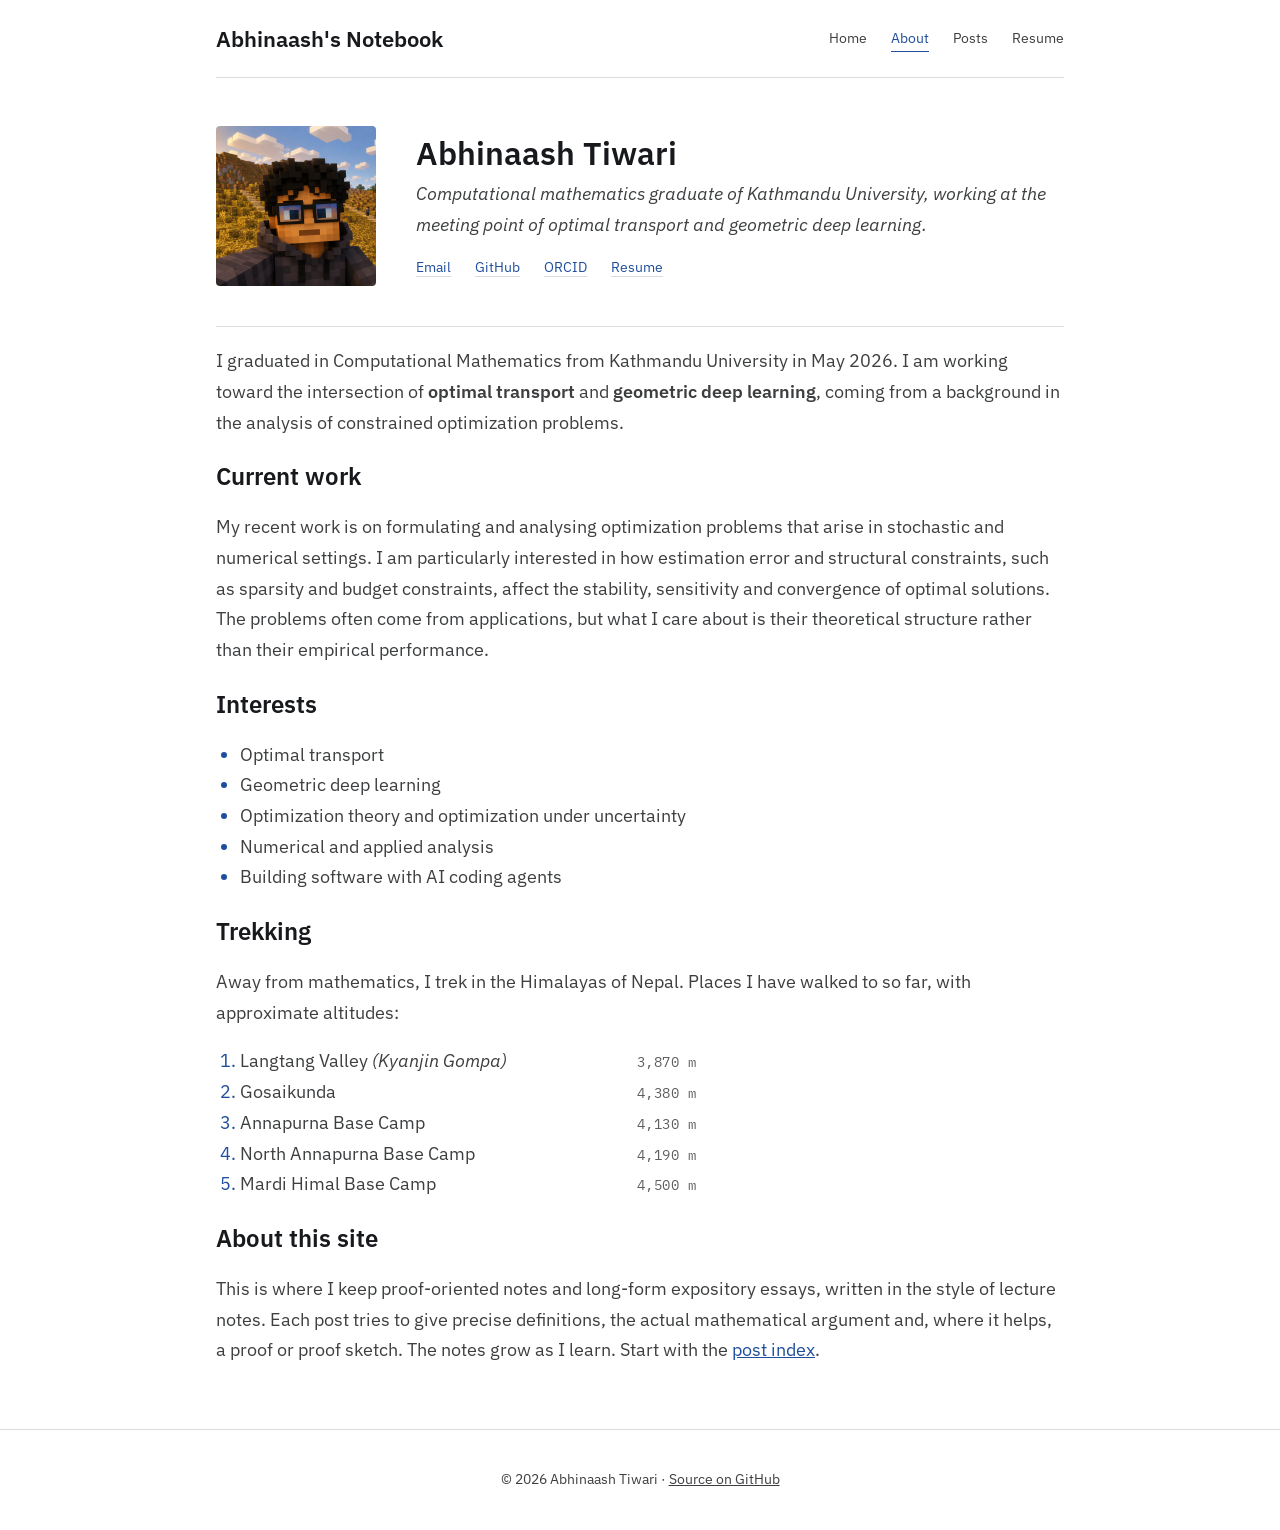
==== commit 6aa5b7e9: "Add AI coding agents to resume and About page" ====
--- a/about.html
+++ b/about.html
@@ -128,6 +128,7 @@
 				<li>Geometric deep learning</li>
 				<li>Optimization theory and optimization under uncertainty</li>
 				<li>Numerical and applied analysis</li>
+				<li>Building software with AI coding agents</li>
 			</ul>
 
 			<h2>Trekking</h2>
